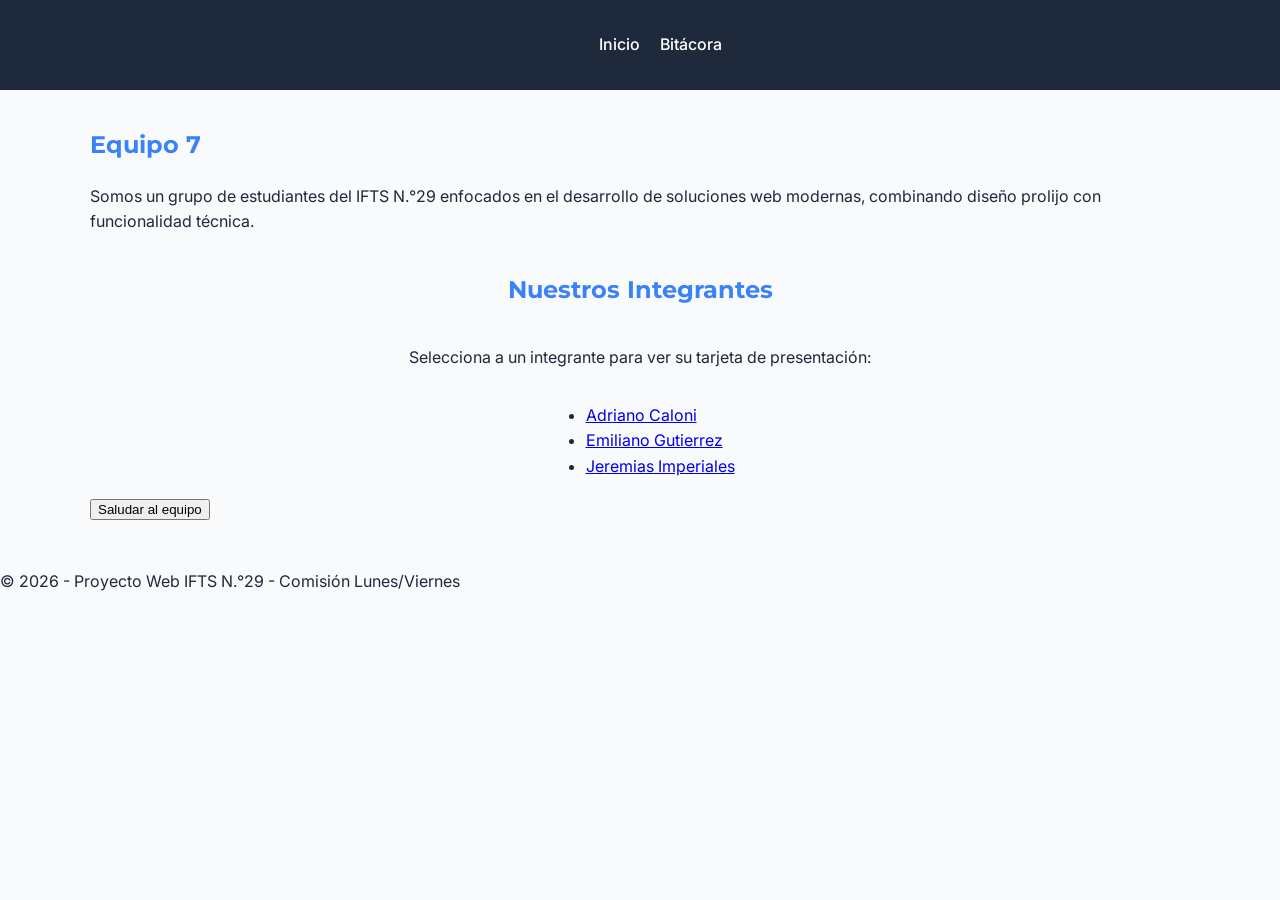
==== index.html @ 37970b62 "Primer commit: Estructura base del TP1" ====
<!doctype html>
<html lang="es">
  <head>
    <meta charset="UTF-8" />
    <meta name="viewport" content="width=device-width, initial-scale=1.0" />
    <title>TP1 - Equipo [Nombre de tu Equipo]</title>
    <!-- Google Fonts: Montserrat para títulos e Inter para cuerpo -->
    <link
      href="https://fonts.googleapis.com/css2?family=Inter:wght@400;500&family=Montserrat:wght@700&display=swap"
      rel="stylesheet"
    />
    <link rel="stylesheet" href="css/styles.css" />
  </head>
  <body>
    <header>
      <nav>
        <ul class="nav-menu">
          <li><a href="index.html" class="active">Inicio</a></li>
          <li><a href="bitacora.html">Bitácora</a></li>
        </ul>
      </nav>
    </header>

    <main>
      <section id="presentacion" class="hero">
        <h1 id="main-title">Equipo 7</h1>
        <p class="descripcion-equipo">
          Somos un grupo de estudiantes del IFTS N.°29 enfocados en el
          desarrollo de soluciones web modernas, combinando diseño prolijo con
          funcionalidad técnica.
        </p>
      </section>

      <section id="integrantes" class="grid-integrantes">
        <h2>Nuestros Integrantes</h2>
        <p>Selecciona a un integrante para ver su tarjeta de presentación:</p>
        <ul class="lista-integrantes">
          <li>
            <a href="caloni.html" class="btn-integrante">Adriano Caloni </a>
          </li>
          <li>
            <a href="gutierrez.html" class="btn-integrante"
              >Emiliano Gutierrez</a
            >
          </li>
          <li>
            <a href="imperiales.html" class="btn-integrante"
              >Jeremias Imperiales</a
            >
          </li>
        </ul>
      </section>

      <!-- Interacción JS Obligatoria: Un botón que muestra un mensaje -->
      <section class="interaccion">
        <button id="btn-bienvenida">Saludar al equipo</button>
        <p id="mensaje-dinamico"></p>
      </section>
    </main>

    <footer>
      <p>&copy; 2026 - Proyecto Web IFTS N.°29 - Comisión Lunes/Viernes</p>
    </footer>

    <script src="js/script.js"></script>
  </body>
</html>
---- css/styles.css ----
/* Variables para consistencia de colores según Paso 2 */
:root {
  --fondo: #f8fafc;
  --texto: #1e293b;
  --acento: #3b82f6;
  --blanco: #ffffff;
}

body {
  font-family: 'Inter', sans-serif;
  background-color: var(--fondo);
  color: var(--texto);
  margin: 0;
  line-height: 1.6;
}

h1,
h2 {
  font-family: 'Montserrat', sans-serif;
  color: var(--acento);
}

/* Navegación */
nav {
  background: var(--texto);
  padding: 1rem;
}

.nav-menu {
  list-style: none;
  display: flex;
  justify-content: center;
  gap: 20px;
}

.nav-menu a {
  color: white;
  text-decoration: none;
  font-weight: 500;
}

/* Diseño Adaptable (Responsive Design) - REQUERIMIENTO OBLIGATORIO */

/* Mobile: 400px */
@media (min-width: 400px) {
  main {
    padding: 1rem;
  }
  .hero h1 {
    font-size: 1.5rem;
  }
}

/* Tablet: 900px */
@media (min-width: 900px) {
  .grid-integrantes {
    display: flex;
    flex-direction: column;
    align-items: center;
  }
}

/* Desktop: 1200px */
@media (min-width: 1200px) {
  main {
    max-width: 1100px;
    margin: 0 auto;
  }
}

/* Estilos Emi */
.perfil-container {
  display: flex;
  justify-content: center;
  padding: 2rem;
}

.tarjeta-presentacion {
  background: var(--blanco);
  border-radius: 15px;
  box-shadow: 0 4px 15px rgba(0, 0, 0, 0.1);
  padding: 2rem;
  max-width: 500px;
  text-align: center;
  transition: all 0.3s ease; /* Para la animación de JS */
}

.foto-perfil {
  width: 150px;
  height: 150px;
  border-radius: 50%;
  object-fit: cover;
  border: 3px solid var(--acento);
}
ul {
  text-align: left;
}
.btn-volver {
  display: inline-block;
  margin-top: 20px;
  padding: 10px 20px;
  background-color: var(--texto);
  color: white;
  text-decoration: none;
  border-radius: 5px;
}

.btn-volver:hover {
  background-color: var(--acento);
}

/* Bitacora */
.contenedor-bitacora {
  max-width: 800px;
  margin: 2rem auto;
  padding: 0 1rem;
}

.entrada-bitacora {
  background: var(--blanco);
  padding: 1.5rem;
  margin-bottom: 1.5rem;
  border-left: 5px solid var(--acento);
  border-radius: 8px;
  box-shadow: 0 2px 5px rgba(0, 0, 0, 0.05);
}

.entrada-bitacora h2 {
  margin-top: 0;
  font-size: 1.2rem;
}
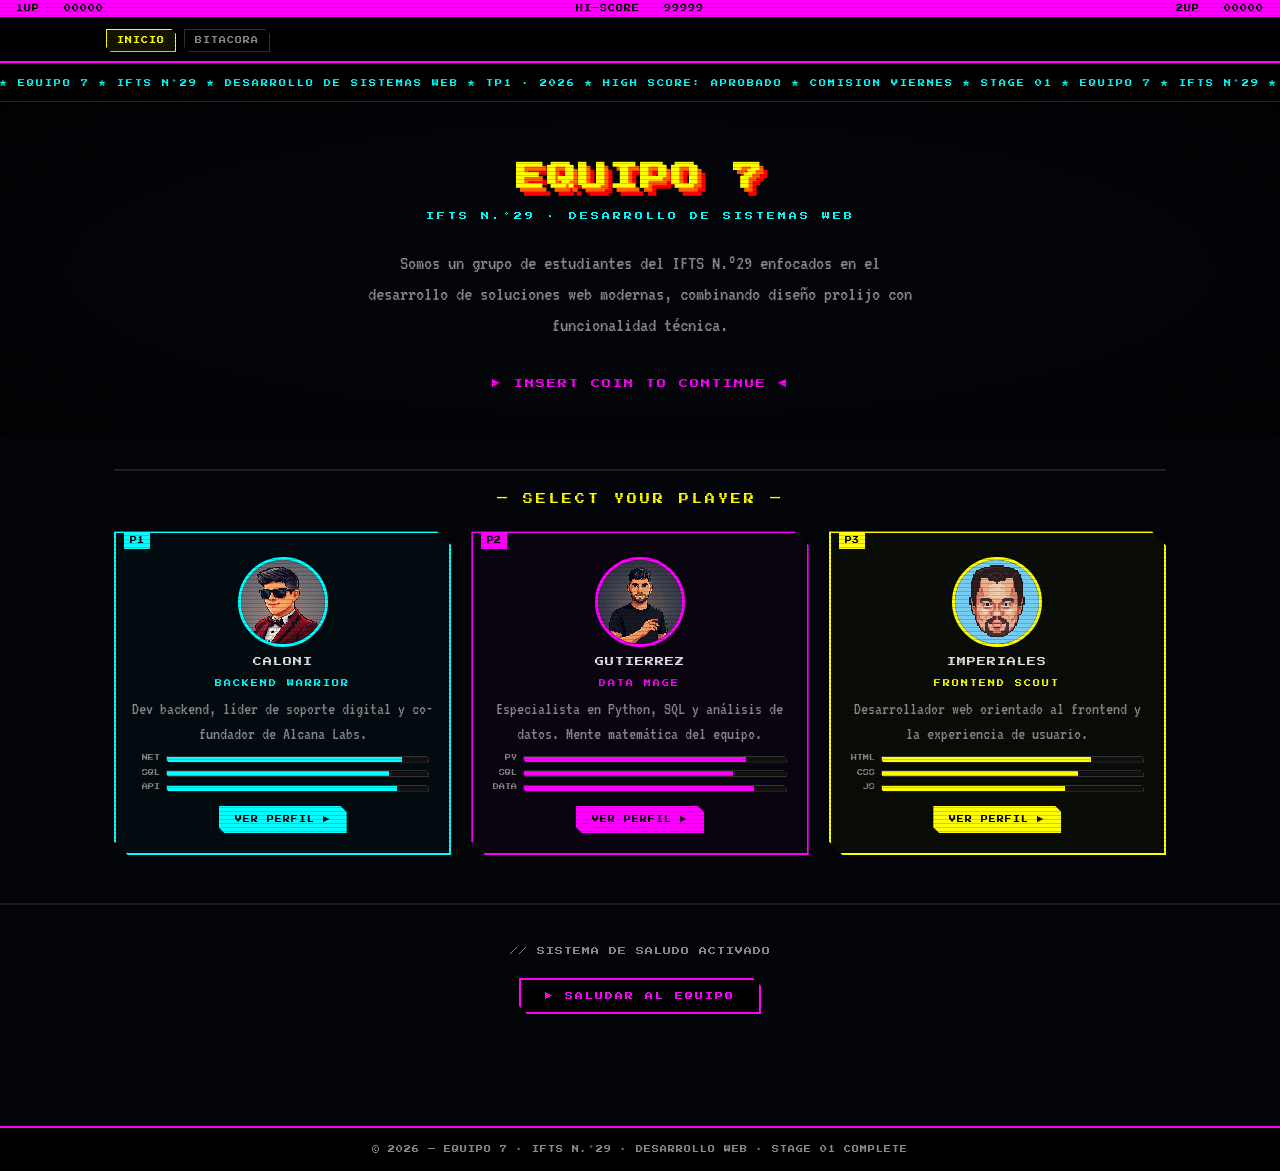
==== commit 4ce4538d: "feat: rediseño UI estilo arcade 90s con scanlines, pixel fonts y paleta neón" ====
--- a/index.html
+++ b/index.html
@@ -3,63 +3,131 @@
   <head>
     <meta charset="UTF-8" />
     <meta name="viewport" content="width=device-width, initial-scale=1.0" />
-    <title>TP1 - Equipo [Nombre de tu Equipo]</title>
-    <!-- Google Fonts: Montserrat para títulos e Inter para cuerpo -->
-    <link
-      href="https://fonts.googleapis.com/css2?family=Inter:wght@400;500&family=Montserrat:wght@700&display=swap"
-      rel="stylesheet"
-    />
+    <title>EQUIPO 7 — IFTS N.°29</title>
+    <link href="https://fonts.googleapis.com/css2?family=Press+Start+2P&family=VT323&display=swap" rel="stylesheet" />
     <link rel="stylesheet" href="css/styles.css" />
   </head>
   <body>
+
     <header>
+      <div class="score-bar">
+        <span>1UP &nbsp; 00000</span>
+        <span>HI-SCORE &nbsp; 99999</span>
+        <span>2UP &nbsp; 00000</span>
+      </div>
       <nav>
         <ul class="nav-menu">
-          <li><a href="index.html" class="active">Inicio</a></li>
-          <li><a href="bitacora.html">Bitácora</a></li>
+          <li><a href="index.html" class="active">INICIO</a></li>
+          <li><a href="bitacora.html">BITACORA</a></li>
         </ul>
       </nav>
     </header>
 
+    <div class="ticker-wrap">
+      <span class="ticker-inner">★ EQUIPO 7 ★ IFTS N°29 ★ DESARROLLO DE SISTEMAS WEB ★ TP1 · 2026 ★ HIGH SCORE: APROBADO ★ COMISION VIERNES ★ STAGE 01 ★ EQUIPO 7 ★ IFTS N°29 ★ DESARROLLO DE SISTEMAS WEB ★ TP1 · 2026 ★</span>
+    </div>
+
     <main>
-      <section id="presentacion" class="hero">
-        <h1 id="main-title">Equipo 7</h1>
-        <p class="descripcion-equipo">
-          Somos un grupo de estudiantes del IFTS N.°29 enfocados en el
-          desarrollo de soluciones web modernas, combinando diseño prolijo con
-          funcionalidad técnica.
+      <section class="hero">
+        <h1 class="game-title">EQUIPO 7</h1>
+        <p class="hero-sub">IFTS N.°29 · DESARROLLO DE SISTEMAS WEB</p>
+        <p class="hero-desc">
+          Somos un grupo de estudiantes del IFTS N.°29 enfocados en el desarrollo
+          de soluciones web modernas, combinando diseño prolijo con funcionalidad técnica.
         </p>
+        <span class="blink">▶ INSERT COIN TO CONTINUE ◀</span>
       </section>
 
-      <section id="integrantes" class="grid-integrantes">
-        <h2>Nuestros Integrantes</h2>
-        <p>Selecciona a un integrante para ver su tarjeta de presentación:</p>
-        <ul class="lista-integrantes">
-          <li>
-            <a href="caloni.html" class="btn-integrante">Adriano Caloni </a>
-          </li>
-          <li>
-            <a href="gutierrez.html" class="btn-integrante"
-              >Emiliano Gutierrez</a
-            >
-          </li>
-          <li>
-            <a href="imperiales.html" class="btn-integrante"
-              >Jeremias Imperiales</a
-            >
-          </li>
-        </ul>
+      <section class="select-section">
+        <div class="select-label">— SELECT YOUR PLAYER —</div>
+
+        <div class="grid-players">
+
+          <!-- P1: Caloni -->
+          <div class="player-card">
+            <span class="player-num">P1</span>
+            <img src="img/avatarCaloni.png" alt="Avatar de Adriano Caloni" class="player-avatar" />
+            <div class="player-name">CALONI</div>
+            <div class="player-class">BACKEND WARRIOR</div>
+            <p class="player-desc">Dev backend, líder de soporte digital y co-fundador de Alcana Labs.</p>
+            <div class="mini-stats">
+              <div class="stat-row">
+                <span class="stat-lbl">NET</span>
+                <div class="stat-bar"><div class="stat-fill" style="width:90%"></div></div>
+              </div>
+              <div class="stat-row">
+                <span class="stat-lbl">SQL</span>
+                <div class="stat-bar"><div class="stat-fill" style="width:85%"></div></div>
+              </div>
+              <div class="stat-row">
+                <span class="stat-lbl">API</span>
+                <div class="stat-bar"><div class="stat-fill" style="width:88%"></div></div>
+              </div>
+            </div>
+            <a href="caloni.html" class="btn-perfil">VER PERFIL ▶</a>
+          </div>
+
+          <!-- P2: Gutierrez -->
+          <div class="player-card p2">
+            <span class="player-num">P2</span>
+            <img src="img/avatarGutierrez.png" alt="Avatar de Emiliano Gutierrez" class="player-avatar" />
+            <div class="player-name">GUTIERREZ</div>
+            <div class="player-class">DATA MAGE</div>
+            <p class="player-desc">Especialista en Python, SQL y análisis de datos. Mente matemática del equipo.</p>
+            <div class="mini-stats">
+              <div class="stat-row">
+                <span class="stat-lbl">PY</span>
+                <div class="stat-bar"><div class="stat-fill" style="width:85%"></div></div>
+              </div>
+              <div class="stat-row">
+                <span class="stat-lbl">SQL</span>
+                <div class="stat-bar"><div class="stat-fill" style="width:80%"></div></div>
+              </div>
+              <div class="stat-row">
+                <span class="stat-lbl">DATA</span>
+                <div class="stat-bar"><div class="stat-fill" style="width:88%"></div></div>
+              </div>
+            </div>
+            <a href="gutierrez.html" class="btn-perfil">VER PERFIL ▶</a>
+          </div>
+
+          <!-- P3: Imperiales -->
+          <div class="player-card p3">
+            <span class="player-num">P3</span>
+            <img src="img/avatarImperiales.png" alt="Avatar de Jeremias Imperiales" class="player-avatar" />
+            <div class="player-name">IMPERIALES</div>
+            <div class="player-class">FRONTEND SCOUT</div>
+            <p class="player-desc">Desarrollador web orientado al frontend y la experiencia de usuario.</p>
+            <div class="mini-stats">
+              <div class="stat-row">
+                <span class="stat-lbl">HTML</span>
+                <div class="stat-bar"><div class="stat-fill" style="width:80%"></div></div>
+              </div>
+              <div class="stat-row">
+                <span class="stat-lbl">CSS</span>
+                <div class="stat-bar"><div class="stat-fill" style="width:75%"></div></div>
+              </div>
+              <div class="stat-row">
+                <span class="stat-lbl">JS</span>
+                <div class="stat-bar"><div class="stat-fill" style="width:70%"></div></div>
+              </div>
+            </div>
+            <a href="imperiales.html" class="btn-perfil">VER PERFIL ▶</a>
+          </div>
+
+        </div>
       </section>
 
-      <!-- Interacción JS Obligatoria: Un botón que muestra un mensaje -->
+      <!-- Interacción JS obligatoria -->
       <section class="interaccion">
-        <button id="btn-bienvenida">Saludar al equipo</button>
+        <p>// SISTEMA DE SALUDO ACTIVADO</p>
+        <button id="btn-bienvenida">▶ SALUDAR AL EQUIPO</button>
         <p id="mensaje-dinamico"></p>
       </section>
     </main>
 
     <footer>
-      <p>&copy; 2026 - Proyecto Web IFTS N.°29 - Comisión Lunes/Viernes</p>
+      <p>© 2026 — EQUIPO 7 · IFTS N.°29 · DESARROLLO WEB · STAGE 01 COMPLETE</p>
     </footer>
 
     <script src="js/script.js"></script>
--- a/css/styles.css
+++ b/css/styles.css
@@ -1,131 +1,723 @@
-/* Variables para consistencia de colores según Paso 2 */
+/* ============================================
+   TP1 - EQUIPO 7 | IFTS N.°29
+   Estética: Arcade 90s / CRT
+   Fuentes: Press Start 2P (títulos) + VT323 (cuerpo retro)
+   ============================================ */
+
+@import url('https://fonts.googleapis.com/css2?family=Press+Start+2P&family=VT323:wght@400&display=swap');
+
+/* --- Variables --- */
 :root {
-  --fondo: #f8fafc;
-  --texto: #1e293b;
-  --acento: #3b82f6;
-  --blanco: #ffffff;
-}
+  --negro:    #020408;
+  --p1:       #00ffff;   /* cyan  — P1 Caloni    */
+  --p2:       #ff00ff;   /* magenta — P2 Gutierrez */
+  --p3:       #ffff00;   /* amarillo — P3 Imperiales */
+  --blanco:   #e0e0e0;
+  --dim:      #888;
+  --pixel:    'Press Start 2P', monospace;
+  --retro:    'VT323', monospace;
+}
+
+/* --- Reset --- */
+*, *::before, *::after { box-sizing: border-box; margin: 0; padding: 0; }
+html { scroll-behavior: smooth; }
 
 body {
-  font-family: 'Inter', sans-serif;
-  background-color: var(--fondo);
-  color: var(--texto);
-  margin: 0;
+  font-family: var(--retro);
+  background: var(--negro);
+  color: var(--blanco);
+  min-height: 100vh;
+  font-size: 18px;
   line-height: 1.6;
-}
-
-h1,
-h2 {
-  font-family: 'Montserrat', sans-serif;
-  color: var(--acento);
-}
-
-/* Navegación */
+  cursor: url("data:image/svg+xml,%3Csvg xmlns='http://www.w3.org/2000/svg' width='16' height='16'%3E%3Crect width='4' height='4' fill='%2300ffff'/%3E%3C/svg%3E") 2 2, auto;
+}
+
+/* Scanlines globales */
+body::before {
+  content: '';
+  position: fixed;
+  inset: 0;
+  background: repeating-linear-gradient(
+    to bottom,
+    transparent 0px,
+    transparent 3px,
+    rgba(0,0,0,0.18) 3px,
+    rgba(0,0,0,0.18) 4px
+  );
+  pointer-events: none;
+  z-index: 9999;
+}
+
+h1, h2, h3 {
+  font-family: var(--pixel);
+  line-height: 1.4;
+}
+
+a { color: var(--p1); text-decoration: none; }
+a:hover { color: var(--p2); }
+
+/* Esquinas cortadas estilo sprite */
+.clip-box {
+  clip-path: polygon(0 0, calc(100% - 12px) 0, 100% 12px, 100% 100%, 12px 100%, 0 calc(100% - 12px));
+}
+.clip-sm {
+  clip-path: polygon(0 0, calc(100% - 7px) 0, 100% 7px, 100% 100%, 7px 100%, 0 calc(100% - 7px));
+}
+
+/* ============================================
+   HEADER / NAV
+   ============================================ */
+header {
+  background: #000;
+  border-bottom: 2px solid var(--p2);
+  position: sticky;
+  top: 0;
+  z-index: 100;
+}
+
+.score-bar {
+  background: var(--p2);
+  padding: 3px 16px;
+  display: flex;
+  justify-content: space-between;
+  font-family: var(--pixel);
+  font-size: 7px;
+  color: #000;
+  letter-spacing: 1px;
+}
+
 nav {
-  background: var(--texto);
-  padding: 1rem;
+  max-width: 1100px;
+  margin: 0 auto;
+  padding: 0 1rem;
+  display: flex;
+  align-items: center;
+  gap: 8px;
+  height: 44px;
 }
 
 .nav-menu {
   list-style: none;
   display: flex;
-  justify-content: center;
-  gap: 20px;
+  gap: 8px;
 }
 
 .nav-menu a {
-  color: white;
-  text-decoration: none;
-  font-weight: 500;
-}
-
-/* Diseño Adaptable (Responsive Design) - REQUERIMIENTO OBLIGATORIO */
-
-/* Mobile: 400px */
-@media (min-width: 400px) {
-  main {
-    padding: 1rem;
-  }
-  .hero h1 {
-    font-size: 1.5rem;
-  }
-}
-
-/* Tablet: 900px */
-@media (min-width: 900px) {
-  .grid-integrantes {
-    display: flex;
-    flex-direction: column;
-    align-items: center;
-  }
-}
-
-/* Desktop: 1200px */
-@media (min-width: 1200px) {
-  main {
-    max-width: 1100px;
-    margin: 0 auto;
-  }
-}
-
-/* Estilos Emi */
-.perfil-container {
-  display: flex;
-  justify-content: center;
-  padding: 2rem;
-}
-
-.tarjeta-presentacion {
-  background: var(--blanco);
-  border-radius: 15px;
-  box-shadow: 0 4px 15px rgba(0, 0, 0, 0.1);
-  padding: 2rem;
-  max-width: 500px;
+  font-family: var(--pixel);
+  font-size: 7px;
+  color: var(--dim);
+  padding: 5px 10px;
+  border: 1px solid #333;
+  letter-spacing: 1px;
+  display: inline-block;
+  clip-path: polygon(0 0, calc(100% - 5px) 0, 100% 5px, 100% 100%, 5px 100%, 0 calc(100% - 5px));
+  transition: color 0.1s, border-color 0.1s, background 0.1s;
+}
+
+.nav-menu a:hover,
+.nav-menu a.active {
+  color: #ffff00;
+  border-color: #ffff00;
+  background: rgba(255,255,0,0.08);
+}
+
+/* ============================================
+   TICKER
+   ============================================ */
+.ticker-wrap {
+  background: #000;
+  border-top: 1px solid #222;
+  border-bottom: 1px solid #222;
+  overflow: hidden;
+  padding: 4px 0;
+}
+
+.ticker-inner {
+  display: inline-block;
+  white-space: nowrap;
+  animation: ticker 22s linear infinite;
+  font-family: var(--pixel);
+  font-size: 7px;
+  color: var(--p1);
+  letter-spacing: 2px;
+}
+
+@keyframes ticker {
+  from { transform: translateX(100vw); }
+  to   { transform: translateX(-100%); }
+}
+
+/* ============================================
+   HERO
+   ============================================ */
+.hero {
   text-align: center;
-  transition: all 0.3s ease; /* Para la animación de JS */
-}
-
-.foto-perfil {
-  width: 150px;
-  height: 150px;
+  padding: 3.5rem 1.5rem 2.5rem;
+  position: relative;
+  overflow: hidden;
+}
+
+/* CRT vignette */
+.hero::after {
+  content: '';
+  position: absolute;
+  inset: 0;
+  background: radial-gradient(ellipse at center, transparent 55%, rgba(0,0,0,0.65) 100%);
+  pointer-events: none;
+}
+
+.game-title {
+  font-family: var(--pixel);
+  font-size: clamp(1.6rem, 5vw, 2.8rem);
+  color: #ffff00;
+  text-shadow: 4px 4px 0 #ff6600, 8px 8px 0 #ff0000;
+  letter-spacing: 2px;
+  margin-bottom: 0.75rem;
+}
+
+.hero-sub {
+  font-family: var(--pixel);
+  font-size: 8px;
+  color: var(--p1);
+  letter-spacing: 3px;
+  margin-bottom: 1.5rem;
+}
+
+.hero-desc {
+  font-family: var(--retro);
+  font-size: 1.3rem;
+  color: var(--dim);
+  max-width: 560px;
+  margin: 0 auto 1.75rem;
+  line-height: 1.5;
+}
+
+/* Blink */
+.blink {
+  font-family: var(--pixel);
+  font-size: 9px;
+  color: var(--p2);
+  letter-spacing: 2px;
+  animation: blink 1.1s step-end infinite;
+  display: inline-block;
+}
+
+@keyframes blink {
+  0%, 100% { opacity: 1; }
+  50%       { opacity: 0; }
+}
+
+/* ============================================
+   SELECT YOUR PLAYER
+   ============================================ */
+.select-section {
+  max-width: 1100px;
+  margin: 0 auto;
+  padding: 1.5rem 1.5rem 3rem;
+}
+
+.select-label {
+  font-family: var(--pixel);
+  font-size: 10px;
+  color: #ffff00;
+  letter-spacing: 3px;
+  text-align: center;
+  padding: 1.25rem 0 1.5rem;
+  border-top: 2px solid #222;
+}
+
+.grid-players {
+  display: grid;
+  grid-template-columns: repeat(auto-fit, minmax(260px, 1fr));
+  gap: 1.25rem;
+}
+
+/* Cada card de jugador */
+.player-card {
+  border: 2px solid var(--p1);
+  background: rgba(0,255,255,0.03);
+  padding: 1.5rem 1rem 1.25rem;
+  text-align: center;
+  position: relative;
+  clip-path: polygon(0 0, calc(100% - 14px) 0, 100% 14px, 100% 100%, 14px 100%, 0 calc(100% - 14px));
+  transition: background 0.15s, border-color 0.15s, box-shadow 0.15s;
+  display: flex;
+  flex-direction: column;
+  align-items: center;
+  gap: 0.5rem;
+}
+
+.player-card.p2 { border-color: var(--p2); background: rgba(255,0,255,0.03); }
+.player-card.p3 { border-color: var(--p3); background: rgba(255,255,0,0.03); }
+
+.player-card:hover {
+  background: rgba(0,255,255,0.08);
+  box-shadow: 0 0 24px rgba(0,255,255,0.3), inset 0 0 12px rgba(0,255,255,0.05);
+}
+.player-card.p2:hover {
+  background: rgba(255,0,255,0.08);
+  box-shadow: 0 0 24px rgba(255,0,255,0.3), inset 0 0 12px rgba(255,0,255,0.05);
+}
+.player-card.p3:hover {
+  background: rgba(255,255,0,0.08);
+  box-shadow: 0 0 24px rgba(255,255,0,0.3), inset 0 0 12px rgba(255,255,0,0.05);
+}
+
+.player-num {
+  position: absolute;
+  top: 0;
+  left: 8px;
+  font-family: var(--pixel);
+  font-size: 7px;
+  background: var(--p1);
+  color: #000;
+  padding: 2px 6px;
+}
+
+.player-card.p2 .player-num { background: var(--p2); }
+.player-card.p3 .player-num { background: var(--p3); }
+
+.player-avatar {
+  width: 90px;
+  height: 90px;
   border-radius: 50%;
   object-fit: cover;
-  border: 3px solid var(--acento);
-}
-ul {
+  border: 3px solid var(--p1);
+  image-rendering: pixelated;
+  display: block;
+}
+
+.player-card.p2 .player-avatar { border-color: var(--p2); }
+.player-card.p3 .player-avatar { border-color: var(--p3); }
+
+.player-name {
+  font-family: var(--pixel);
+  font-size: 9px;
+  color: var(--blanco);
+  letter-spacing: 1px;
+}
+
+.player-class {
+  font-family: var(--pixel);
+  font-size: 7px;
+  color: var(--p1);
+  letter-spacing: 2px;
+}
+
+.player-card.p2 .player-class { color: var(--p2); }
+.player-card.p3 .player-class { color: var(--p3); }
+
+.player-desc {
+  font-family: var(--retro);
+  font-size: 1.1rem;
+  color: var(--dim);
+  line-height: 1.4;
+}
+
+/* Barra de stats mini */
+.mini-stats { width: 100%; padding: 0 0.25rem; }
+
+.stat-row {
+  display: flex;
+  align-items: center;
+  gap: 6px;
+  margin-bottom: 5px;
+}
+
+.stat-lbl {
+  font-family: var(--pixel);
+  font-size: 6px;
+  color: var(--dim);
+  width: 24px;
+  text-align: right;
+  flex-shrink: 0;
+}
+
+.stat-bar {
+  flex: 1;
+  height: 7px;
+  background: #111;
+  border: 1px solid #333;
+  position: relative;
+  clip-path: polygon(0 0, calc(100% - 3px) 0, 100% 3px, 100% 100%, 3px 100%, 0 calc(100% - 3px));
+}
+
+.stat-fill {
+  height: 100%;
+  background: var(--p1);
+  position: absolute;
+  top: 0; left: 0;
+  transition: width 0.6s ease;
+}
+
+.player-card.p2 .stat-fill { background: var(--p2); }
+.player-card.p3 .stat-fill { background: var(--p3); }
+
+/* Botón ver perfil */
+.btn-perfil {
+  font-family: var(--pixel);
+  font-size: 7px;
+  color: #000;
+  background: var(--p1);
+  border: none;
+  padding: 8px 16px;
+  cursor: pointer;
+  letter-spacing: 1px;
+  clip-path: polygon(0 0, calc(100% - 6px) 0, 100% 6px, 100% 100%, 6px 100%, 0 calc(100% - 6px));
+  transition: background 0.1s, transform 0.1s;
+  text-decoration: none;
+  display: inline-block;
+}
+
+.btn-perfil:hover { background: #fff; color: #000; transform: scale(1.04); }
+.player-card.p2 .btn-perfil { background: var(--p2); color: #000; }
+.player-card.p3 .btn-perfil { background: var(--p3); color: #000; }
+
+/* ============================================
+   SECCIÓN INTERACCIÓN JS (index)
+   ============================================ */
+.interaccion {
+  text-align: center;
+  padding: 2.5rem 1.5rem 3rem;
+  border-top: 2px solid #1a1a1a;
+}
+
+.interaccion p {
+  font-family: var(--pixel);
+  font-size: 8px;
+  color: var(--dim);
+  margin-bottom: 1.25rem;
+  letter-spacing: 1px;
+}
+
+#btn-bienvenida {
+  font-family: var(--pixel);
+  font-size: 8px;
+  background: #000;
+  color: var(--p2);
+  border: 2px solid var(--p2);
+  padding: 12px 24px;
+  cursor: pointer;
+  letter-spacing: 2px;
+  clip-path: polygon(0 0, calc(100% - 8px) 0, 100% 8px, 100% 100%, 8px 100%, 0 calc(100% - 8px));
+  transition: background 0.1s, color 0.1s;
+}
+
+#btn-bienvenida:hover { background: var(--p2); color: #000; }
+
+#mensaje-dinamico {
+  margin-top: 1.25rem;
+  font-family: var(--pixel);
+  font-size: 8px;
+  color: var(--p1);
+  letter-spacing: 1px;
+  min-height: 1.5rem;
+}
+
+/* ============================================
+   FOOTER
+   ============================================ */
+footer {
+  border-top: 2px solid var(--p2);
+  background: #000;
+  text-align: center;
+  padding: 1rem;
+  font-family: var(--pixel);
+  font-size: 7px;
+  color: var(--dim);
+  letter-spacing: 1px;
+}
+
+/* ============================================
+   PÁGINAS DE PERFIL
+   ============================================ */
+.perfil-wrapper {
+  max-width: 720px;
+  margin: 2.5rem auto;
+  padding: 0 1.25rem 4rem;
+}
+
+.tarjeta-presentacion {
+  border: 2px solid var(--p1);
+  background: rgba(0,255,255,0.02);
+  clip-path: polygon(0 0, calc(100% - 18px) 0, 100% 18px, 100% 100%, 18px 100%, 0 calc(100% - 18px));
+  transition: border-color 0.4s, background 0.4s, box-shadow 0.4s;
+}
+
+.perfil-header {
+  background: linear-gradient(180deg, rgba(0,255,255,0.08) 0%, transparent 100%);
+  padding: 2rem 1.5rem 1.5rem;
+  text-align: center;
+  border-bottom: 2px solid rgba(0,255,255,0.2);
+  position: relative;
+}
+
+/* Foto con marco neón */
+.foto-perfil {
+  width: 110px;
+  height: 110px;
+  border-radius: 50%;
+  object-fit: cover;
+  border: 3px solid var(--p1);
+  box-shadow: 0 0 20px rgba(0,255,255,0.5), 0 0 40px rgba(0,255,255,0.2);
+  display: block;
+  margin: 0 auto 1rem;
+  image-rendering: pixelated;
+}
+
+.perfil-header h1 {
+  font-size: 14px;
+  color: var(--blanco);
+  margin-bottom: 0.5rem;
+  text-shadow: 2px 2px 0 rgba(0,255,255,0.3);
+}
+
+.perfil-clase {
+  font-family: var(--pixel);
+  font-size: 7px;
+  color: var(--p1);
+  letter-spacing: 3px;
+  margin-bottom: 0.75rem;
+}
+
+.perfil-meta {
+  font-family: var(--retro);
+  font-size: 1.2rem;
+  color: var(--dim);
+  display: flex;
+  justify-content: center;
+  gap: 1.5rem;
+  flex-wrap: wrap;
+}
+
+/* Body del perfil */
+.perfil-body { padding: 1.5rem; }
+
+.perfil-seccion { margin-bottom: 1.75rem; }
+
+.perfil-seccion h3 {
+  font-size: 8px;
+  color: var(--p1);
+  letter-spacing: 3px;
+  text-transform: uppercase;
+  margin-bottom: 1rem;
+  padding-bottom: 0.4rem;
+  border-bottom: 1px solid rgba(0,255,255,0.2);
+}
+
+/* Stats con barras */
+.stats-grid {
+  display: flex;
+  flex-direction: column;
+  gap: 8px;
+}
+
+.stat-line {
+  display: flex;
+  align-items: center;
+  gap: 10px;
+}
+
+.stat-name {
+  font-family: var(--pixel);
+  font-size: 7px;
+  color: var(--dim);
+  width: 90px;
+  flex-shrink: 0;
+  text-align: right;
+}
+
+.stat-track {
+  flex: 1;
+  height: 10px;
+  background: #0a0a0a;
+  border: 1px solid #2a2a2a;
+  position: relative;
+  clip-path: polygon(0 0, calc(100% - 4px) 0, 100% 4px, 100% 100%, 4px 100%, 0 calc(100% - 4px));
+}
+
+.stat-track .fill {
+  height: 100%;
+  background: var(--p1);
+  position: absolute;
+  top: 0; left: 0;
+}
+
+.stat-val {
+  font-family: var(--pixel);
+  font-size: 7px;
+  color: var(--blanco);
+  width: 28px;
   text-align: left;
 }
+
+/* Habilidades tags */
+.tags {
+  list-style: none;
+  display: flex;
+  flex-wrap: wrap;
+  gap: 8px;
+}
+
+.tags li {
+  font-family: var(--pixel);
+  font-size: 7px;
+  background: rgba(0,255,255,0.08);
+  border: 1px solid var(--p1);
+  color: var(--p1);
+  padding: 5px 10px;
+  letter-spacing: 1px;
+  clip-path: polygon(0 0, calc(100% - 5px) 0, 100% 5px, 100% 100%, 5px 100%, 0 calc(100% - 5px));
+}
+
+/* Lista de películas/discos */
+.lista-items { list-style: none; }
+
+.lista-items li {
+  font-family: var(--retro);
+  font-size: 1.2rem;
+  padding: 0.6rem 0;
+  border-bottom: 1px solid #1a1a1a;
+  color: var(--blanco);
+  display: flex;
+  align-items: center;
+  gap: 0.75rem;
+}
+
+.lista-items li:last-child { border-bottom: none; }
+
+.item-num {
+  font-family: var(--pixel);
+  font-size: 7px;
+  color: var(--p1);
+  min-width: 28px;
+  text-align: right;
+}
+
+/* Acciones */
+.perfil-acciones {
+  padding: 1.25rem 1.5rem;
+  border-top: 1px solid #1a1a1a;
+  display: flex;
+  flex-direction: column;
+  align-items: center;
+  gap: 10px;
+}
+
+#btn-color-perfil {
+  font-family: var(--pixel);
+  font-size: 7px;
+  background: #000;
+  color: var(--p1);
+  border: 2px solid var(--p1);
+  padding: 10px 20px;
+  cursor: pointer;
+  letter-spacing: 1px;
+  clip-path: polygon(0 0, calc(100% - 7px) 0, 100% 7px, 100% 100%, 7px 100%, 0 calc(100% - 7px));
+  transition: background 0.1s, color 0.1s;
+  width: 240px;
+  text-align: center;
+}
+
+#btn-color-perfil:hover { background: var(--p1); color: #000; }
+
 .btn-volver {
+  font-family: var(--pixel);
+  font-size: 7px;
+  background: #000;
+  color: var(--dim);
+  border: 2px solid #333;
+  padding: 10px 20px;
+  cursor: pointer;
+  letter-spacing: 1px;
+  clip-path: polygon(0 0, calc(100% - 7px) 0, 100% 7px, 100% 100%, 7px 100%, 0 calc(100% - 7px));
+  transition: border-color 0.1s, color 0.1s;
+  width: 240px;
+  text-align: center;
   display: inline-block;
-  margin-top: 20px;
-  padding: 10px 20px;
-  background-color: var(--texto);
-  color: white;
-  text-decoration: none;
-  border-radius: 5px;
-}
-
-.btn-volver:hover {
-  background-color: var(--acento);
-}
-
-/* Bitacora */
+}
+
+.btn-volver:hover { border-color: #ffff00; color: #ffff00; }
+
+/* ============================================
+   BITÁCORA
+   ============================================ */
 .contenedor-bitacora {
-  max-width: 800px;
-  margin: 2rem auto;
-  padding: 0 1rem;
+  max-width: 780px;
+  margin: 2.5rem auto;
+  padding: 0 1.5rem 4rem;
+}
+
+.bitacora-titulo {
+  font-size: 13px;
+  color: #ffff00;
+  text-shadow: 3px 3px 0 #ff6600;
+  margin-bottom: 0.5rem;
+}
+
+.bitacora-intro {
+  font-family: var(--retro);
+  font-size: 1.2rem;
+  color: var(--dim);
+  margin-bottom: 2rem;
 }
 
 .entrada-bitacora {
-  background: var(--blanco);
+  background: rgba(255,0,255,0.03);
+  border: 1px solid #2a2a2a;
+  border-left: 3px solid var(--p2);
   padding: 1.5rem;
-  margin-bottom: 1.5rem;
-  border-left: 5px solid var(--acento);
-  border-radius: 8px;
-  box-shadow: 0 2px 5px rgba(0, 0, 0, 0.05);
+  margin-bottom: 1.25rem;
+  clip-path: polygon(0 0, calc(100% - 10px) 0, 100% 10px, 100% 100%, 0 100%);
 }
 
 .entrada-bitacora h2 {
-  margin-top: 0;
+  font-size: 8px;
+  color: var(--p2);
+  letter-spacing: 2px;
+  margin-bottom: 0.75rem;
+}
+
+.entrada-bitacora p,
+.entrada-bitacora li {
+  font-family: var(--retro);
   font-size: 1.2rem;
-}
+  color: var(--dim);
+  line-height: 1.6;
+}
+
+.entrada-bitacora ul {
+  list-style: none;
+  display: flex;
+  flex-direction: column;
+  gap: 0.75rem;
+}
+
+.entrada-bitacora ul li {
+  padding-left: 1rem;
+  border-left: 2px solid #2a2a2a;
+}
+
+/* ============================================
+   RESPONSIVE
+   ============================================ */
+@media (min-width: 400px) {
+  .game-title { font-size: 1.8rem; }
+}
+
+@media (min-width: 900px) {
+  .grid-players { grid-template-columns: repeat(3, 1fr); }
+  .perfil-wrapper { margin-top: 3.5rem; }
+}
+
+@media (min-width: 1200px) {
+  .select-section { padding-top: 2rem; }
+}
+
+@media (max-width: 600px) {
+  .grid-players { grid-template-columns: 1fr; }
+  .perfil-body { padding: 1rem; }
+  .score-bar { font-size: 6px; }
+  .stat-name { width: 70px; font-size: 6px; }
+  .tags li { font-size: 6px; }
+}
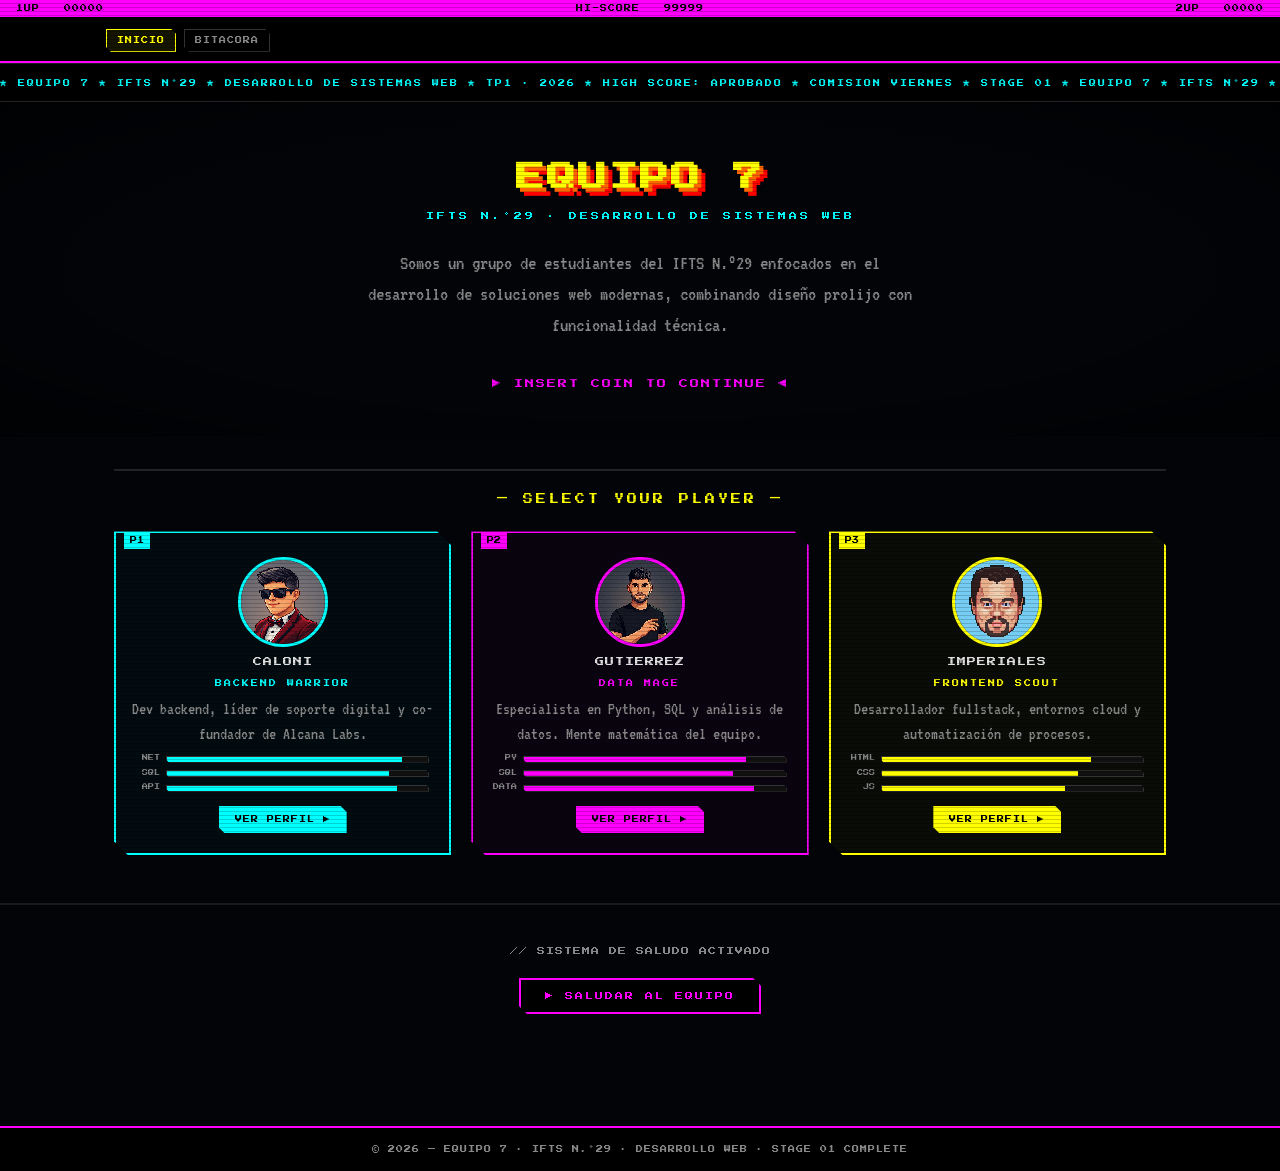
==== commit 2f48b8ea: "Actualizacion index" ====
--- a/index.html
+++ b/index.html
@@ -1,135 +1,157 @@
 <!doctype html>
 <html lang="es">
-  <head>
-    <meta charset="UTF-8" />
-    <meta name="viewport" content="width=device-width, initial-scale=1.0" />
-    <title>EQUIPO 7 — IFTS N.°29</title>
-    <link href="https://fonts.googleapis.com/css2?family=Press+Start+2P&family=VT323&display=swap" rel="stylesheet" />
-    <link rel="stylesheet" href="css/styles.css" />
-  </head>
-  <body>
 
-    <header>
-      <div class="score-bar">
-        <span>1UP &nbsp; 00000</span>
-        <span>HI-SCORE &nbsp; 99999</span>
-        <span>2UP &nbsp; 00000</span>
-      </div>
-      <nav>
-        <ul class="nav-menu">
-          <li><a href="index.html" class="active">INICIO</a></li>
-          <li><a href="bitacora.html">BITACORA</a></li>
-        </ul>
-      </nav>
-    </header>
+<head>
+  <meta charset="UTF-8" />
+  <meta name="viewport" content="width=device-width, initial-scale=1.0" />
+  <title>EQUIPO 7 — IFTS N.°29</title>
+  <link href="https://fonts.googleapis.com/css2?family=Press+Start+2P&family=VT323&display=swap" rel="stylesheet" />
+  <link rel="stylesheet" href="css/styles.css" />
+</head>
 
-    <div class="ticker-wrap">
-      <span class="ticker-inner">★ EQUIPO 7 ★ IFTS N°29 ★ DESARROLLO DE SISTEMAS WEB ★ TP1 · 2026 ★ HIGH SCORE: APROBADO ★ COMISION VIERNES ★ STAGE 01 ★ EQUIPO 7 ★ IFTS N°29 ★ DESARROLLO DE SISTEMAS WEB ★ TP1 · 2026 ★</span>
+<body>
+
+  <header>
+    <div class="score-bar">
+      <span>1UP &nbsp; 00000</span>
+      <span>HI-SCORE &nbsp; 99999</span>
+      <span>2UP &nbsp; 00000</span>
     </div>
+    <nav>
+      <ul class="nav-menu">
+        <li><a href="index.html" class="active">INICIO</a></li>
+        <li><a href="bitacora.html">BITACORA</a></li>
+      </ul>
+    </nav>
+  </header>
 
-    <main>
-      <section class="hero">
-        <h1 class="game-title">EQUIPO 7</h1>
-        <p class="hero-sub">IFTS N.°29 · DESARROLLO DE SISTEMAS WEB</p>
-        <p class="hero-desc">
-          Somos un grupo de estudiantes del IFTS N.°29 enfocados en el desarrollo
-          de soluciones web modernas, combinando diseño prolijo con funcionalidad técnica.
-        </p>
-        <span class="blink">▶ INSERT COIN TO CONTINUE ◀</span>
-      </section>
+  <div class="ticker-wrap">
+    <span class="ticker-inner">★ EQUIPO 7 ★ IFTS N°29 ★ DESARROLLO DE SISTEMAS WEB ★ TP1 · 2026 ★ HIGH SCORE: APROBADO ★
+      COMISION VIERNES ★ STAGE 01 ★ EQUIPO 7 ★ IFTS N°29 ★ DESARROLLO DE SISTEMAS WEB ★ TP1 · 2026 ★</span>
+  </div>
 
-      <section class="select-section">
-        <div class="select-label">— SELECT YOUR PLAYER —</div>
+  <main>
+    <section class="hero">
+      <h1 class="game-title">EQUIPO 7</h1>
+      <p class="hero-sub">IFTS N.°29 · DESARROLLO DE SISTEMAS WEB</p>
+      <p class="hero-desc">
+        Somos un grupo de estudiantes del IFTS N.°29 enfocados en el desarrollo
+        de soluciones web modernas, combinando diseño prolijo con funcionalidad técnica.
+      </p>
+      <span class="blink">▶ INSERT COIN TO CONTINUE ◀</span>
+    </section>
 
-        <div class="grid-players">
+    <section class="select-section">
+      <div class="select-label">— SELECT YOUR PLAYER —</div>
 
-          <!-- P1: Caloni -->
-          <div class="player-card">
-            <span class="player-num">P1</span>
-            <img src="img/avatarCaloni.png" alt="Avatar de Adriano Caloni" class="player-avatar" />
-            <div class="player-name">CALONI</div>
-            <div class="player-class">BACKEND WARRIOR</div>
-            <p class="player-desc">Dev backend, líder de soporte digital y co-fundador de Alcana Labs.</p>
-            <div class="mini-stats">
-              <div class="stat-row">
-                <span class="stat-lbl">NET</span>
-                <div class="stat-bar"><div class="stat-fill" style="width:90%"></div></div>
-              </div>
-              <div class="stat-row">
-                <span class="stat-lbl">SQL</span>
-                <div class="stat-bar"><div class="stat-fill" style="width:85%"></div></div>
-              </div>
-              <div class="stat-row">
-                <span class="stat-lbl">API</span>
-                <div class="stat-bar"><div class="stat-fill" style="width:88%"></div></div>
+      <div class="grid-players">
+
+        <!-- P1: Caloni -->
+        <div class="player-card">
+          <span class="player-num">P1</span>
+          <img src="img/avatarCaloni.png" alt="Avatar de Adriano Caloni" class="player-avatar" />
+          <div class="player-name">CALONI</div>
+          <div class="player-class">BACKEND WARRIOR</div>
+          <p class="player-desc">Dev backend, líder de soporte digital y co-fundador de Alcana Labs.</p>
+          <div class="mini-stats">
+            <div class="stat-row">
+              <span class="stat-lbl">NET</span>
+              <div class="stat-bar">
+                <div class="stat-fill" style="width:90%"></div>
               </div>
             </div>
-            <a href="caloni.html" class="btn-perfil">VER PERFIL ▶</a>
-          </div>
-
-          <!-- P2: Gutierrez -->
-          <div class="player-card p2">
-            <span class="player-num">P2</span>
-            <img src="img/avatarGutierrez.png" alt="Avatar de Emiliano Gutierrez" class="player-avatar" />
-            <div class="player-name">GUTIERREZ</div>
-            <div class="player-class">DATA MAGE</div>
-            <p class="player-desc">Especialista en Python, SQL y análisis de datos. Mente matemática del equipo.</p>
-            <div class="mini-stats">
-              <div class="stat-row">
-                <span class="stat-lbl">PY</span>
-                <div class="stat-bar"><div class="stat-fill" style="width:85%"></div></div>
-              </div>
-              <div class="stat-row">
-                <span class="stat-lbl">SQL</span>
-                <div class="stat-bar"><div class="stat-fill" style="width:80%"></div></div>
-              </div>
-              <div class="stat-row">
-                <span class="stat-lbl">DATA</span>
-                <div class="stat-bar"><div class="stat-fill" style="width:88%"></div></div>
+            <div class="stat-row">
+              <span class="stat-lbl">SQL</span>
+              <div class="stat-bar">
+                <div class="stat-fill" style="width:85%"></div>
               </div>
             </div>
-            <a href="gutierrez.html" class="btn-perfil">VER PERFIL ▶</a>
-          </div>
-
-          <!-- P3: Imperiales -->
-          <div class="player-card p3">
-            <span class="player-num">P3</span>
-            <img src="img/avatarImperiales.png" alt="Avatar de Jeremias Imperiales" class="player-avatar" />
-            <div class="player-name">IMPERIALES</div>
-            <div class="player-class">FRONTEND SCOUT</div>
-            <p class="player-desc">Desarrollador web orientado al frontend y la experiencia de usuario.</p>
-            <div class="mini-stats">
-              <div class="stat-row">
-                <span class="stat-lbl">HTML</span>
-                <div class="stat-bar"><div class="stat-fill" style="width:80%"></div></div>
-              </div>
-              <div class="stat-row">
-                <span class="stat-lbl">CSS</span>
-                <div class="stat-bar"><div class="stat-fill" style="width:75%"></div></div>
-              </div>
-              <div class="stat-row">
-                <span class="stat-lbl">JS</span>
-                <div class="stat-bar"><div class="stat-fill" style="width:70%"></div></div>
+            <div class="stat-row">
+              <span class="stat-lbl">API</span>
+              <div class="stat-bar">
+                <div class="stat-fill" style="width:88%"></div>
               </div>
             </div>
-            <a href="imperiales.html" class="btn-perfil">VER PERFIL ▶</a>
           </div>
+          <a href="caloni.html" class="btn-perfil">VER PERFIL ▶</a>
+        </div>
 
+        <!-- P2: Gutierrez -->
+        <div class="player-card p2">
+          <span class="player-num">P2</span>
+          <img src="img/avatarGutierrez.png" alt="Avatar de Emiliano Gutierrez" class="player-avatar" />
+          <div class="player-name">GUTIERREZ</div>
+          <div class="player-class">DATA MAGE</div>
+          <p class="player-desc">Especialista en Python, SQL y análisis de datos. Mente matemática del equipo.</p>
+          <div class="mini-stats">
+            <div class="stat-row">
+              <span class="stat-lbl">PY</span>
+              <div class="stat-bar">
+                <div class="stat-fill" style="width:85%"></div>
+              </div>
+            </div>
+            <div class="stat-row">
+              <span class="stat-lbl">SQL</span>
+              <div class="stat-bar">
+                <div class="stat-fill" style="width:80%"></div>
+              </div>
+            </div>
+            <div class="stat-row">
+              <span class="stat-lbl">DATA</span>
+              <div class="stat-bar">
+                <div class="stat-fill" style="width:88%"></div>
+              </div>
+            </div>
+          </div>
+          <a href="gutierrez.html" class="btn-perfil">VER PERFIL ▶</a>
         </div>
-      </section>
 
-      <!-- Interacción JS obligatoria -->
-      <section class="interaccion">
-        <p>// SISTEMA DE SALUDO ACTIVADO</p>
-        <button id="btn-bienvenida">▶ SALUDAR AL EQUIPO</button>
-        <p id="mensaje-dinamico"></p>
-      </section>
-    </main>
+        <!-- P3: Imperiales -->
+        <div class="player-card p3">
+          <span class="player-num">P3</span>
+          <img src="img/avatarImperiales.png" alt="Avatar de Jeremias Imperiales" class="player-avatar" />
+          <div class="player-name">IMPERIALES</div>
+          <div class="player-class">FRONTEND SCOUT</div>
+          <p class="player-desc">Desarrollador fullstack, entornos cloud y automatización de procesos.</p>
+          <div class="mini-stats">
+            <div class="stat-row">
+              <span class="stat-lbl">HTML</span>
+              <div class="stat-bar">
+                <div class="stat-fill" style="width:80%"></div>
+              </div>
+            </div>
+            <div class="stat-row">
+              <span class="stat-lbl">CSS</span>
+              <div class="stat-bar">
+                <div class="stat-fill" style="width:75%"></div>
+              </div>
+            </div>
+            <div class="stat-row">
+              <span class="stat-lbl">JS</span>
+              <div class="stat-bar">
+                <div class="stat-fill" style="width:70%"></div>
+              </div>
+            </div>
+          </div>
+          <a href="imperiales.html" class="btn-perfil">VER PERFIL ▶</a>
+        </div>
 
-    <footer>
-      <p>© 2026 — EQUIPO 7 · IFTS N.°29 · DESARROLLO WEB · STAGE 01 COMPLETE</p>
-    </footer>
+      </div>
+    </section>
 
-    <script src="js/script.js"></script>
-  </body>
-</html>
+    <!-- Interacción JS obligatoria -->
+    <section class="interaccion">
+      <p>// SISTEMA DE SALUDO ACTIVADO</p>
+      <button id="btn-bienvenida">▶ SALUDAR AL EQUIPO</button>
+      <p id="mensaje-dinamico"></p>
+    </section>
+  </main>
+
+  <footer>
+    <p>© 2026 — EQUIPO 7 · IFTS N.°29 · DESARROLLO WEB · STAGE 01 COMPLETE</p>
+  </footer>
+
+  <script src="js/script.js"></script>
+</body>
+
+</html>
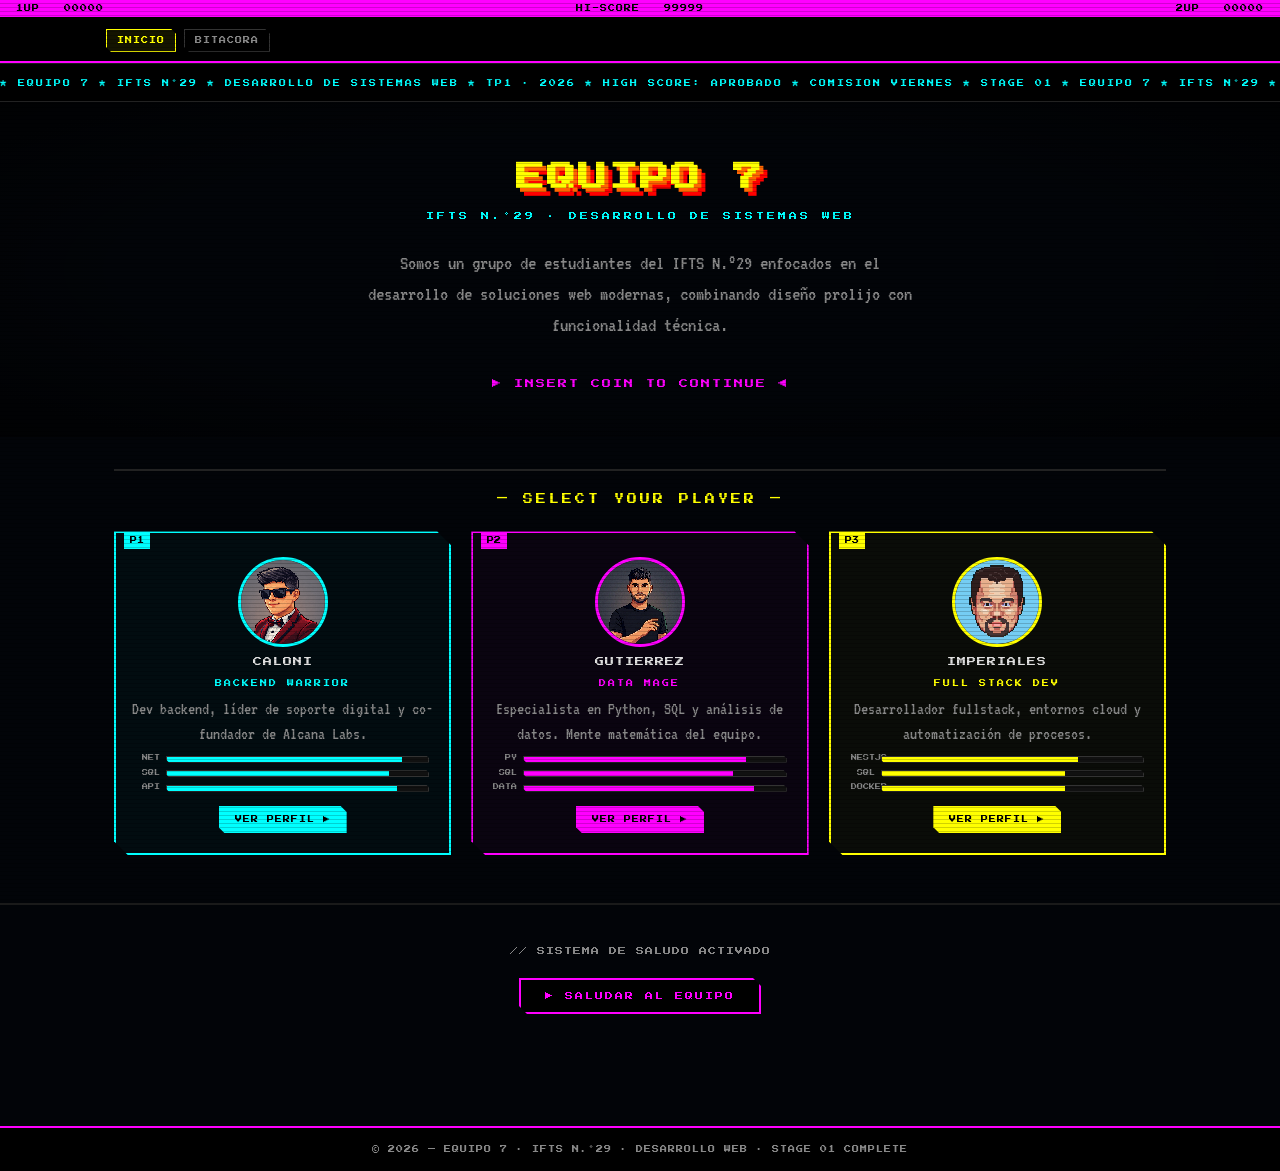
==== commit 1e8062f7: "Actualizacion index" ====
--- a/index.html
+++ b/index.html
@@ -111,23 +111,23 @@
           <span class="player-num">P3</span>
           <img src="img/avatarImperiales.png" alt="Avatar de Jeremias Imperiales" class="player-avatar" />
           <div class="player-name">IMPERIALES</div>
-          <div class="player-class">FRONTEND SCOUT</div>
+          <div class="player-class">FULL STACK DEV</div>
           <p class="player-desc">Desarrollador fullstack, entornos cloud y automatización de procesos.</p>
           <div class="mini-stats">
             <div class="stat-row">
-              <span class="stat-lbl">HTML</span>
-              <div class="stat-bar">
-                <div class="stat-fill" style="width:80%"></div>
-              </div>
-            </div>
-            <div class="stat-row">
-              <span class="stat-lbl">CSS</span>
+              <span class="stat-lbl">NESTJS</span>
               <div class="stat-bar">
                 <div class="stat-fill" style="width:75%"></div>
               </div>
             </div>
             <div class="stat-row">
-              <span class="stat-lbl">JS</span>
+              <span class="stat-lbl">SQL</span>
+              <div class="stat-bar">
+                <div class="stat-fill" style="width:70%"></div>
+              </div>
+            </div>
+            <div class="stat-row">
+              <span class="stat-lbl">DOCKER</span>
               <div class="stat-bar">
                 <div class="stat-fill" style="width:70%"></div>
               </div>
